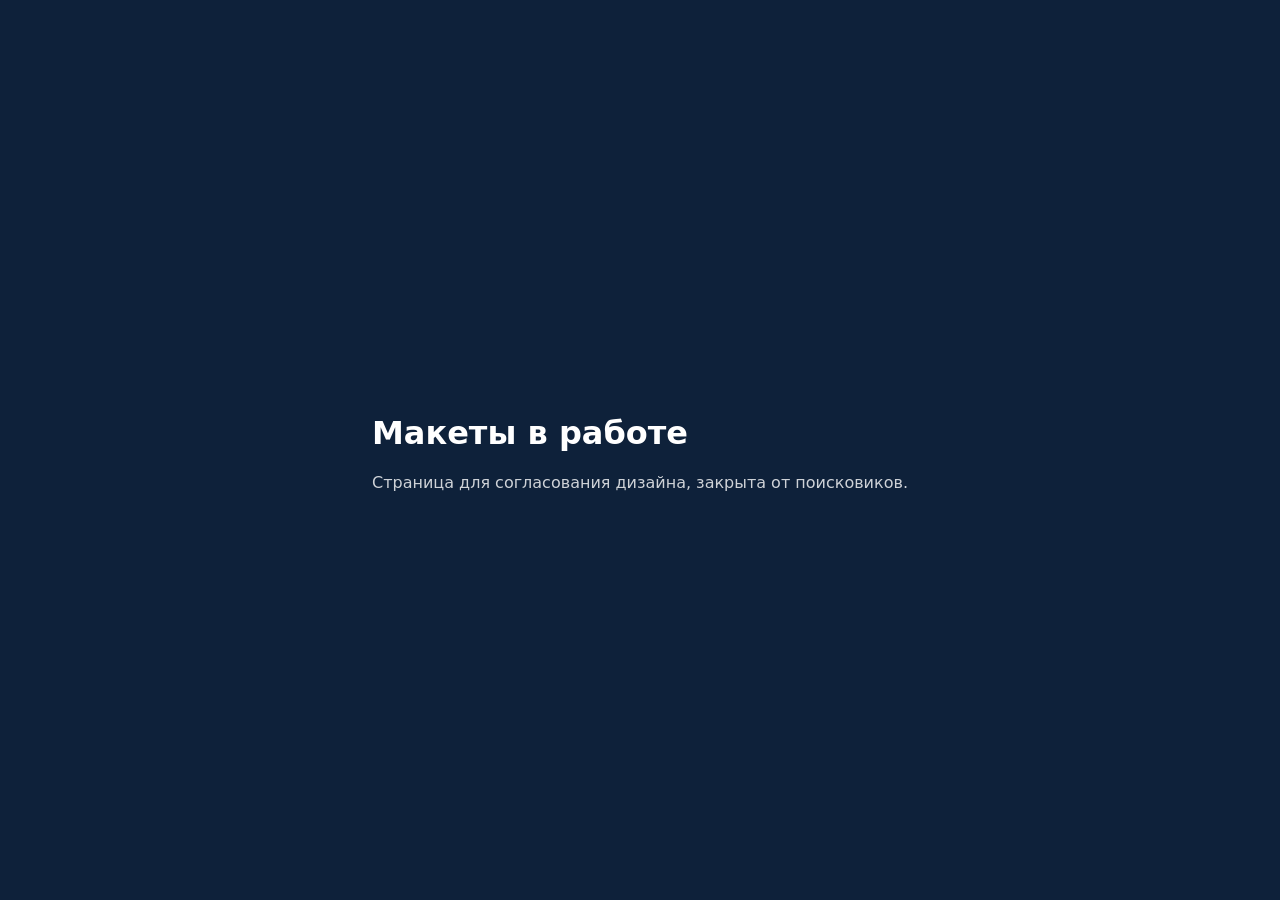
==== index.html @ 32c8abc1 "Заглушка макетов (noindex) Co-Authored-By: Claude Opus 5.5 <noreply@anthropic.com>" ====
<!doctype html>
<html lang="ru">
<head>
<meta charset="utf-8">
<meta name="viewport" content="width=device-width, initial-scale=1">
<meta name="robots" content="noindex, nofollow">
<title>Макеты магазина: в работе</title>
<style>body{font-family:system-ui,Arial,sans-serif;margin:0;min-height:100vh;display:grid;place-items:center;background:#0e213a;color:#fff}p{opacity:.8}</style>
</head>
<body><main><h1>Макеты в работе</h1><p>Страница для согласования дизайна, закрыта от поисковиков.</p></main></body>
</html>
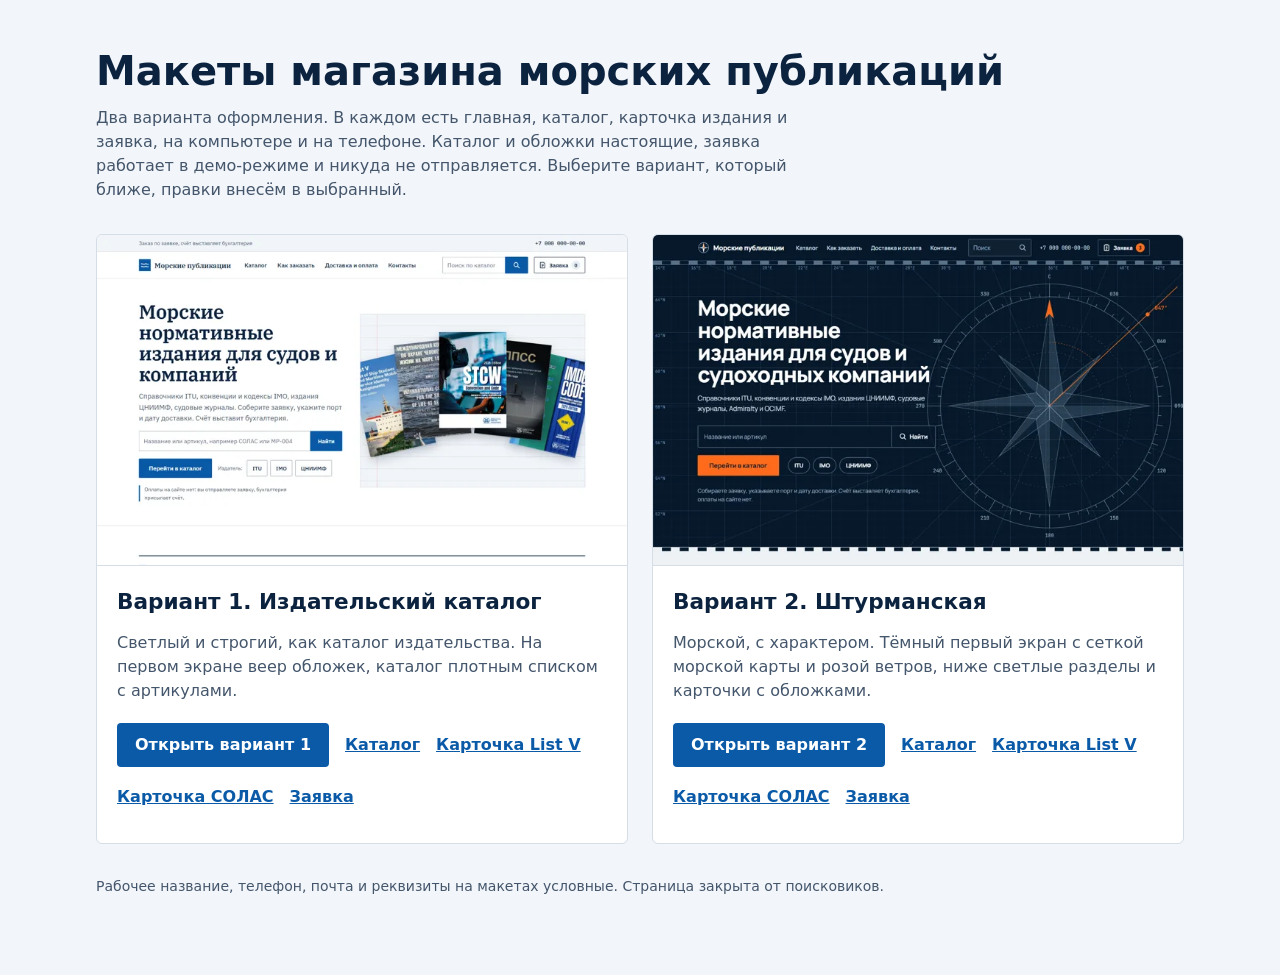
==== commit 58ce5f97: "Два варианта макетов: главная, каталог, карточка, заявка Co-Authored-By: Claude Opus 5.5 <noreply@an" ====
--- a/index.html
+++ b/index.html
@@ -4,8 +4,49 @@
 <meta charset="utf-8">
 <meta name="viewport" content="width=device-width, initial-scale=1">
 <meta name="robots" content="noindex, nofollow">
-<title>Макеты магазина: в работе</title>
-<style>body{font-family:system-ui,Arial,sans-serif;margin:0;min-height:100vh;display:grid;place-items:center;background:#0e213a;color:#fff}p{opacity:.8}</style>
+<title>Макеты магазина: два варианта</title>
+<style>
+:root{--bg:#f2f5f9;--ink:#0c2340;--muted:#44566c;--line:#d5dde7;--accent:#0a5aa8}
+*{box-sizing:border-box}
+body{margin:0;background:var(--bg);color:var(--ink);font:16px/1.5 system-ui,-apple-system,"Segoe UI",Arial,sans-serif}
+main{max-width:1120px;margin:0 auto;padding:48px 16px 64px}
+h1{font-size:clamp(1.75rem,4vw,2.5rem);line-height:1.15;margin:0 0 12px}
+.lead{color:var(--muted);max-width:44em;margin:0 0 32px}
+.grid{display:grid;grid-template-columns:repeat(auto-fit,minmax(min(100%,440px),1fr));gap:24px}
+.card{background:#fff;border:1px solid var(--line);border-radius:6px;overflow:hidden;display:flex;flex-direction:column}
+.card img{display:block;width:100%;height:auto;aspect-ratio:16/10;object-fit:cover;object-position:top;border-bottom:1px solid var(--line)}
+.body{padding:20px 20px 24px;display:flex;flex-direction:column;gap:12px;flex:1}
+.body h2{margin:0;font-size:1.35rem}
+.body p{margin:0;color:var(--muted)}
+.links{display:flex;flex-wrap:wrap;gap:8px 16px;margin-top:auto;padding-top:8px}
+.links a{color:var(--accent);font-weight:600;min-height:44px;display:inline-flex;align-items:center}
+.btn{background:var(--accent);color:#fff!important;padding:0 18px;border-radius:4px;text-decoration:none}
+.note{margin-top:32px;color:var(--muted);font-size:14px}
+</style>
 </head>
-<body><main><h1>Макеты в работе</h1><p>Страница для согласования дизайна, закрыта от поисковиков.</p></main></body>
+<body>
+<main>
+<h1>Макеты магазина морских публикаций</h1>
+<p class="lead">Два варианта оформления. В каждом есть главная, каталог, карточка издания и заявка, на компьютере и на телефоне. Каталог и обложки настоящие, заявка работает в демо-режиме и никуда не отправляется. Выберите вариант, который ближе, правки внесём в выбранный.</p>
+<div class="grid">
+  <article class="card">
+    <img src="shots/v1.webp" width="720" height="450" alt="Вариант 1, первый экран">
+    <div class="body">
+      <h2>Вариант 1. Издательский каталог</h2>
+      <p>Светлый и строгий, как каталог издательства. На первом экране веер обложек, каталог плотным списком с артикулами.</p>
+      <div class="links"><a class="btn" href="v1/">Открыть вариант 1</a><a href="v1/katalog.html">Каталог</a><a href="v1/kartochka.html?slug=itu-list-v">Карточка List V</a><a href="v1/kartochka.html?slug=solas">Карточка СОЛАС</a><a href="v1/korzina.html">Заявка</a></div>
+    </div>
+  </article>
+  <article class="card">
+    <img src="shots/v2.webp" width="720" height="450" alt="Вариант 2, первый экран">
+    <div class="body">
+      <h2>Вариант 2. Штурманская</h2>
+      <p>Морской, с характером. Тёмный первый экран с сеткой морской карты и розой ветров, ниже светлые разделы и карточки с обложками.</p>
+      <div class="links"><a class="btn" href="v2/">Открыть вариант 2</a><a href="v2/katalog.html">Каталог</a><a href="v2/kartochka.html?slug=itu-list-v">Карточка List V</a><a href="v2/kartochka.html?slug=solas">Карточка СОЛАС</a><a href="v2/korzina.html">Заявка</a></div>
+    </div>
+  </article>
+</div>
+<p class="note">Рабочее название, телефон, почта и реквизиты на макетах условные. Страница закрыта от поисковиков.</p>
+</main>
+</body>
 </html>
